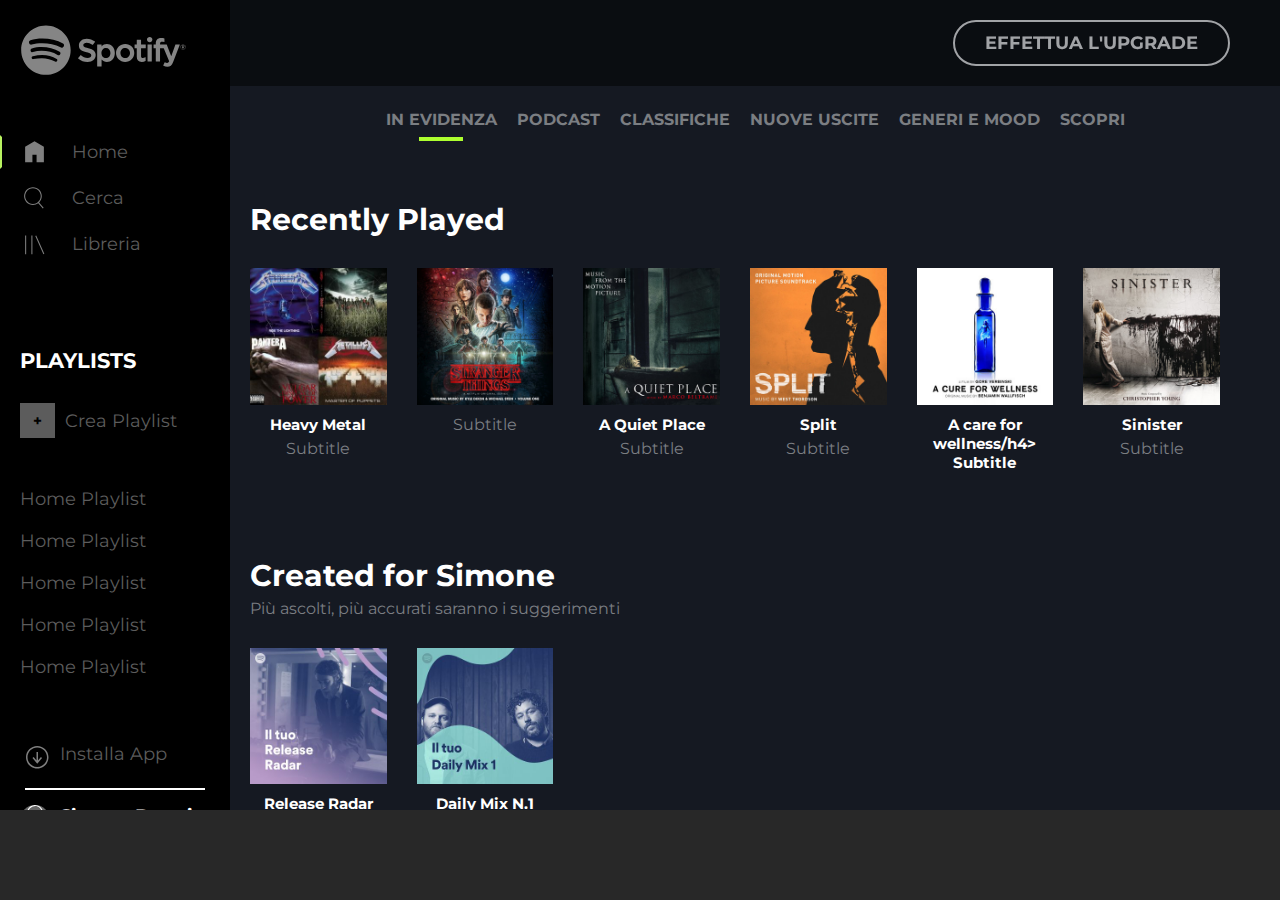
==== day2/index.html @ 17f53004 "feat: xlarge version created css" ====
<!DOCTYPE html>
<html lang="en">
<head>
    <meta charset="UTF-8">
    <meta name="viewport" content="width=device-width, initial-scale=1.0">
    <title>Spotify</title>

    <!-- Google Font: Montserrat  -->
    <link rel="preconnect" href="https://fonts.googleapis.com">
<link rel="preconnect" href="https://fonts.gstatic.com" crossorigin>
<link href="https://fonts.googleapis.com/css2?family=Montserrat:ital,wght@0,100..900;1,100..900&display=swap" rel="stylesheet">
    <!-- My CSS styles  -->

    <!-- Mobile  -->
    <link rel="stylesheet" href="css/style.css">

    <!-- From Small to Large  -->
     <link rel="stylesheet" href="css/small.css">

     <!-- Xtra Large  -->
      <link rel="stylesheet" href="css/xlarge.css">

</head>
<body>
    <!-- Container Colonne  -->
    <div class="col-container">
        <!-- Sidebar  -->
        <div class="sidebar">
            <!-- Logo  -->
            <div class="logo">
                <a href="index.html"><img id="small-logo" src="../img/logo-small.svg" alt="Spotify Logo"></a>
                <a href="index.html"><img id="big-logo" class="header-not-display" src="../img/logo.svg" alt="Spotify Logo"></a>
            </div>

            <!-- Menu  -->
            <div class="menu">
                <ul class="menu-list">
                    <li class="pad-20 home ">
                        <a href="index.html"><img src="../img/home.svg" alt="Home Icon"> <div class="category header-not-display">Home</div></a>
                    </li>
                    <li class="pad-20 ">
                        <a href="index.html"><img src="../img/search.svg" alt="Search Icon"><div class="category header-not-display">Cerca</div></a>
                    </li>
                    <li class="pad-20 ">
                        <a href="index.html"><img src="../img/libreria.svg" alt="Library Icon"><div class="category header-not-display">Libreria</div></a>
                    </li>
                </ul>
            </div>

            <!-- Playlist Section  -->
             <div class="playlist header-not-display pad-20">
                <h3>Playlists</h3>
                <div class="playlist-create">
                    <a href="">
                        <div class="add">+</div>
                    </a>
                    <div>Crea Playlist</div>
                </div>
                <ul class="playlist-list">
                    <li><a href="">Home Playlist</a></li>
                    <li><a href="">Home Playlist</a></li>
                    <li><a href="">Home Playlist</a></li>
                    <li><a href="">Home Playlist</a></li>
                    <li><a href="">Home Playlist</a></li>
                </ul>
             </div>

             <!-- Sidebar footer section  -->
              <div class="sidebar-foot pad-20">
                <a class="download" href="">
                    <img src="../img/download.svg" alt="Download icon">
                    <div class="install header-not-display">Installa App</div>
                </a>
                <hr>
                <a class="account" href="">
                    <div class="profile-image"><img src="../img/profile.svg" alt="Profile Image"></div>
                    <div class="header-not-display" id="account-name">Simone Burrai</div>
                </a>
              </div>
            
        </div>
       <!-- Right Column- Main container  -->
        <div class="main-container">

            <!-- Main container Header  -->
            <header>
                <div class="header-bar">
                    <a class="upgrade" href="">effettua l'upgrade</a>
                </div>
            </header>

            <!-- Main content  -->
            <main class="main-content">

                <!-- Discovery Bar  -->
                <div class="discovery">
                    <div class="discovery-category evidenza">
                        <div class="category">
                            In evidenza
                        </div>
                        <hr class="glow-bar">
                    </div>
                    <div class="discovery-category">
                        <div class="category">
                            Podcast
                        </div>
                        <hr class="glow-bar">
                    </div>
                    <div class="discovery-category">
                        <div class="category">
                            Classifiche
                        </div>
                        <hr class="glow-bar">
                    </div>
                    <div class="discovery-category">
                        <div class="category">
                            Nuove Uscite
                        </div>
                        <hr class="glow-bar">
                    </div>
                    <div class="discovery-category">
                        <div class="category">
                            Generi e Mood
                        </div>
                        <hr class="glow-bar">
                    </div>
                    <div class="discovery-category">
                        <div class="category">
                            scopri
                        </div>
                        <hr class="glow-bar">
                    </div>
                </div>
                <!-- Album sections  -->
                <div class="album-sections">

                    <!-- Recently Played  -->
                    <div class="album-container recently-played">
                        <h2>Recently Played</h2>
                        <div class="playlist-container">
                            <div class="playlist-content">
                                <img src="../img/metal_lifting.jpg" alt="Heavy Metal">
                                <h4>Heavy Metal</h4>
                                <div>Subtitle</div>
                            </div>
                            <div class="playlist-content">
                                <img src="../img/stranger.jpeg" alt="Heavy Metal">
                                <h4></h4>
                                <div>Subtitle</div>
                            </div>
                            <div class="playlist-content">
                                <img src="../img/aquietplace.jpeg" alt="A quiet place Cover">
                                <h4>A Quiet Place</h4>
                                <div>Subtitle</div>
                            </div>
                            <div class="playlist-content">
                                <img src="../img/split.jpeg" alt="Split Move">
                                <h4>Split</h4>
                                <div>Subtitle</div>
                            </div>
                            <div class="playlist-content">
                                <img src="../img/cure.jpeg" alt="Water Image">
                                <h4>A care for wellness/h4>
                                <div>Subtitle</div>
                            </div>
                            <div class="playlist-content">
                                <img src="../img/sinister.jpeg" alt="Sinister Movie">
                                <h4>Sinister</h4>
                                <div>Subtitle</div>
                            </div>
                        </div>
                    </div>

                    <!-- Created for User  -->
                    <div class="album-container user-selection">
                        <h2>Created for Simone</h2>
                        <div class="playlist-subtitle">Più ascolti, più accurati saranno i suggerimenti</div>
                        <div class="playlist-container">
                            <div class="playlist-content">
                                <img src="../img/radar.jpeg" alt="Release Radar">
                                <h4>Release Radar</h4>
                            </div>
                            <div class="playlist-content">
                                <img src="../img/mixdaily.jpeg" alt="Your daily Mix Cover">
                                <h4>Daily Mix N.1</h4>
                            </div>
                        </div>
                    </div>

                    <!-- Popular Artists  -->
                    <div class="album-container popular-artists">
                        <h2>Popular Artists</h2>
                        <div class="playlist-subtitle">Più ascolti, più accurati saranno i suggerimenti</div>
                        <div class="playlist-container">
                            <div class="playlist-content">
                                <img src="../img/youg.jpeg" alt="Youg">
                                <h4>I don't know</h4>
                            </div>
                            <div class="playlist-content">
                                <img src="../img/einaudi.jpeg" alt="Einaudi">
                                <h4>Ludovico Einaudi</h4>
                            </div>
                        </div>
                    </div>
                </div>
            </main>

        </div>
    </div>
    
    <footer>
        <div class="footer-bar">

        </div>
    </footer>
</body>
</html>
---- day2/css/style.css ----
/* General Settings  */

* {
    margin: 0;
    padding: 0;
    box-sizing: border-box;
}

body {
    height: 100vh;
    font-family: 'Montserrat', serif;
}


img {
    display: block;
    width: 100%;
}

ul {
    list-style-type: none;
}

a {
    all: unset;
    cursor: pointer;
}

.header-not-display {
    display: none;
}

/* COLUMN CONTAINER  */
.col-container {
    height: calc(100% - 90px);
    background-color: #151922;
    display: flex;
}

/* SIDEBAR CONTAINER  */
.col-container .sidebar {
    width: 75px;
    display: flex;
    flex-direction: column;
    flex-shrink: 0;
    background-color: #000000;
    padding-top: 25px;
    color: #5c5c5c;
    font-size: 18px;
    overflow: hidden;
}

.pad-20 {
    padding-left: 20px;
    padding-right: 20px;
}

/* LOGO  */
.sidebar .logo {
    margin-bottom: 30px;
    padding: 0 20px;
}

/* MENU  */
.sidebar .menu {
    margin-bottom: 75px;
}

.sidebar .menu-list li {
    margin-bottom: 12px;
    border: 2px solid transparent;
}

.sidebar .menu-list li a{
    display: flex;
    align-items: center;
    gap: 25px;
    justify-content: center;
}

.sidebar .menu-list li img {
    filter: brightness(0.5);
    height: 25px;
    width: 25px;
}

.sidebar .menu-list li.home {
    border-left: 2px solid #b8f260;
}


 /* Playlist  */

 .sidebar .playlist {
    margin-bottom: 30px;
 }

 .sidebar .playlist h3 {
    color: white;
    text-transform: uppercase;
    margin-bottom: 30px;
 }
 .sidebar .playlist .playlist-create {
    display: flex;
    gap: 10px;
    align-items: center;
    margin-bottom: 50px;
 }
.sidebar .playlist .playlist-create .add {
    background-color: #5c5c5c;
    width: 35px;
    height: 35px;
    line-height: 35px;
    text-align: center;
    color: black;
    font-size: 15px;
    font-weight: bold;
}

.sidebar .playlist .playlist-list li {
    margin-bottom: 20px;
}

/* Sidebar foot  */
.sidebar-foot {
    margin-top: auto;
}
.sidebar-foot a {
    display: flex;
    gap: 10px;
    margin-top: 15px;
    margin-bottom: 15px;
}

.sidebar-foot .download img  {
    filter: brightness(0.5);
    width: 30px;
}

.sidebar-foot .account #account-name {
    color: #ffffff;
    font-weight: bold;
}
.sidebar-foot .account img  {
    border-radius: 50%;
    background-color: #666666;
    width: 30px;
    height: 30px;
}


.sidebar-foot hr {
    height: 2px;
    width: 95%;
    margin: 0 auto;
    border: 0;
    background-color: #ffffff;
    display: none;
}



/* MAIN CONTAINER  */
.col-container .main-container {
    position: relative;
    width: calc(100% - 75px);
    overflow-y: scroll;
}

/* HEADER BAR  */
header {
    width: 100%;
    height: 90px;
    position: fixed;
    margin-bottom: 90px;
    top: 0;
    right: 0;
}
.main-container .header-bar {
    width: 100%;
    opacity: 0.6;
    background-color: rgba(0, 0, 0, 0.8);
    top: 0;
    right: 0;
    display: flex;
    padding: 20px 50px;
    justify-content: flex-end;
}

/* upgrade button  */
.header-bar .upgrade {
    text-transform: uppercase;
    color: rgba(255, 255, 255, 1);
    padding: 10px 30px;
    border-radius: 30px;
    border: 2px solid rgba(255, 255, 255, 1);
    font-size: 18px;
    font-weight: bold;
}


/* MAIN CONTENT  */
.main-content{
    margin-top: 110px;
    color: #7b7e82;
}


.main-content .discovery {
    display: flex;
    flex-wrap: wrap;
    gap: 20px;
    justify-content: center;
    margin: 20px 0;
}

.main-content .discovery .discovery-category  .category{
    width: calc((100% - 100px) / 6 )
    font-size: 20px;
    font-weight: bold;
    text-transform: uppercase;
    margin-bottom: 8px;
}

.main-content .discovery .discovery-category .glow-bar {
    width: 40%;
    margin: 0 auto;
    /* background-color: transparent; */
    border: 2px solid transparent;
}

.main-content .discovery .evidenza .glow-bar{
    border-color: #adff2f;
}


.main-content .album-container {
    padding: 40px 20px;
}

.main-content .album-container h2 {
    font-size: 30px;
    font-weight: bold;
    color: #ffffff;
}

.main-content .album-container h4 {
    color: #ffffff;
    font-size: 15px;
    margin-bottom: 5px;
}

.album-container .playlist-container {
    display: flex;
    flex-wrap: wrap;
    margin-top: 30px;
    width: 100%;
    gap: 10px;
}

.album-container .playlist-container .playlist-content {
    max-width: calc((992px - 90px) / 6);
    text-align: center;
}

.album-container .playlist-container .playlist-content img {
    margin-bottom: 10px;
}

.album-container .playlist-subtitle {
    margin-top: 5px;
}

/* Artists section  */
.popular-artists img {
    border-radius: 50%;
}

/* footer  */

footer{
    height: 90px;
    background-color: #282828;
    width: 100%;
}
---- day2/css/small.css ----
@media screen and (min-width: 576px) {

    .not-display {
        display: block;
    }
    /* SIDEBAR  */

    .header-not-display {
        display: block;
    }

    .col-container .sidebar {
        width: 230px;
    }

    /* Logo  */

    .sidebar .logo {
        width: 90%;
        margin-bottom: 60px;
    }

    .sidebar .logo #small-logo {
        display: none;
    }

    .sidebar .logo #big-logo {
        display: block;
    }

    /* Menu  */

    .sidebar .menu-list li {
        margin-bottom: 12px;
    }

    .sidebar .menu-list li a {
        justify-content: left;
    }

    .sidebar .menu-list li img {
        height: 30px;
    }

    .sidebar .menu-list li .category {
        display: block;
    }

    /* Playlist  */

    .sidebar .playlist {
        display: block;
     }

     /* Sidebarr Foot  */

     .sidebar-foot > div {
        display: flex;
        gap: 20px;
        padding-top: 25px;
        padding-bottom: 25px;
    }

    .sidebar-foot hr {
        display: block;
    }

    /* MAIN CONTAINER  */


}
---- day2/css/xlarge.css ----
@media screen and (min-width: 1200px) {

    .album-container .playlist-container {
        gap: 30px;
    }
    
    .album-container .playlist-container .playlist-content {
        max-width: calc((100% - 190px) / 6);
    }
    
}
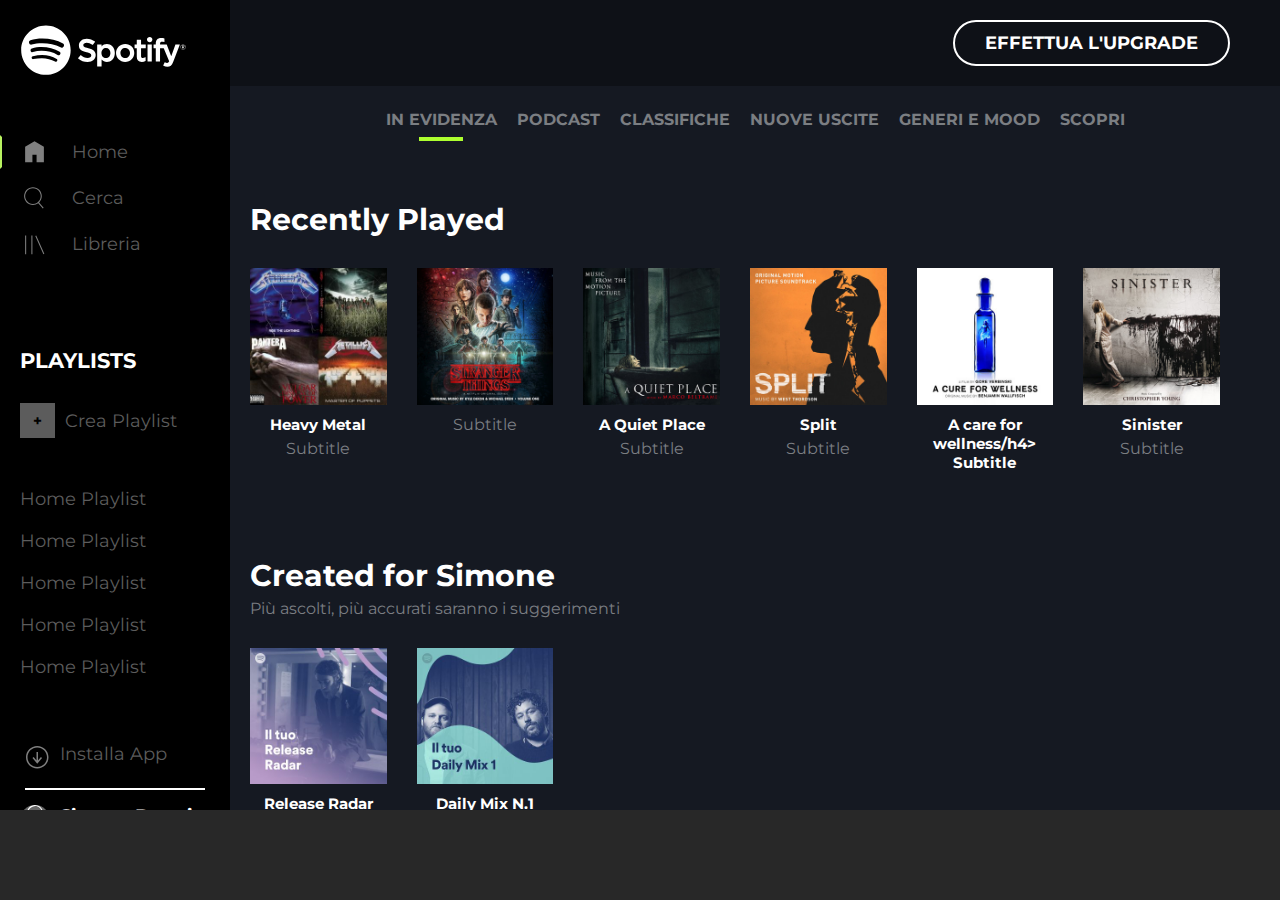
==== commit cadf1e89: "docs: readme day2 completed" ====
--- a/day2/index.html
+++ b/day2/index.html
@@ -14,11 +14,20 @@
     <!-- Mobile  -->
     <link rel="stylesheet" href="css/style.css">
 
-    <!-- From Small to Large  -->
+    <!-- Small  -->
      <link rel="stylesheet" href="css/small.css">
 
+     <!-- Medium  -->
+     <link rel="stylesheet" href="css/medium.css">
+
+     <!-- Large  -->
+    <link rel="stylesheet" href="css/large.css">
+
      <!-- Xtra Large  -->
-      <link rel="stylesheet" href="css/xlarge.css">
+    <link rel="stylesheet" href="css/xlarge.css">
+
+     <!-- XXLarge  -->
+     <link rel="stylesheet" href="css/xxlarge.css">
 
 </head>
 <body>
--- a/day2/css/style.css
+++ b/day2/css/style.css
@@ -47,7 +47,7 @@
     padding-top: 25px;
     color: #5c5c5c;
     font-size: 18px;
-    overflow: hidden;
+    overflow-y: auto;
 }
 
 .pad-20 {
@@ -164,22 +164,21 @@
 .col-container .main-container {
     position: relative;
     width: calc(100% - 75px);
-    overflow-y: scroll;
+    overflow-y: auto;
 }
 
 /* HEADER BAR  */
 header {
     width: 100%;
     height: 90px;
-    position: fixed;
+    position: absolute;
     margin-bottom: 90px;
     top: 0;
     right: 0;
 }
 .main-container .header-bar {
     width: 100%;
-    opacity: 0.6;
-    background-color: rgba(0, 0, 0, 0.8);
+    background-color: rgba(0, 0, 0, 0.3);
     top: 0;
     right: 0;
     display: flex;
@@ -205,7 +204,7 @@
     color: #7b7e82;
 }
 
-
+/* Discovery Bar  */
 .main-content .discovery {
     display: flex;
     flex-wrap: wrap;
@@ -233,7 +232,7 @@
     border-color: #adff2f;
 }
 
-
+/* Album Container  */
 .main-content .album-container {
     padding: 40px 20px;
 }
@@ -250,6 +249,7 @@
     margin-bottom: 5px;
 }
 
+/* Playlist Container  */
 .album-container .playlist-container {
     display: flex;
     flex-wrap: wrap;
@@ -259,7 +259,7 @@
 }
 
 .album-container .playlist-container .playlist-content {
-    max-width: calc((992px - 90px) / 6);
+    width: calc((100% - 40px) / 2);
     text-align: center;
 }
 
--- a/day2/css/medium.css
+++ b/day2/css/medium.css
@@ -0,0 +1,7 @@
+@media screen and (min-width: 768px) {
+    
+    .album-container .playlist-container .playlist-content {
+        max-width: calc((100% - 70px) / 4);
+    }
+
+}--- a/day2/css/large.css
+++ b/day2/css/large.css
@@ -0,0 +1,7 @@
+@media screen and (min-width: 992px) {
+    
+    .album-container .playlist-container .playlist-content {
+        max-width: calc((100% - 90px) / 6);
+    }
+
+}--- a/day2/css/xxlarge.css
+++ b/day2/css/xxlarge.css
@@ -0,0 +1,12 @@
+
+@media screen and (min-width: 1400px) {
+
+    .album-container .playlist-container {
+        gap: 50px;
+    }
+    
+    .album-container .playlist-container .playlist-content {
+        max-width: calc((100% - 290px) / 6);
+    }
+    
+}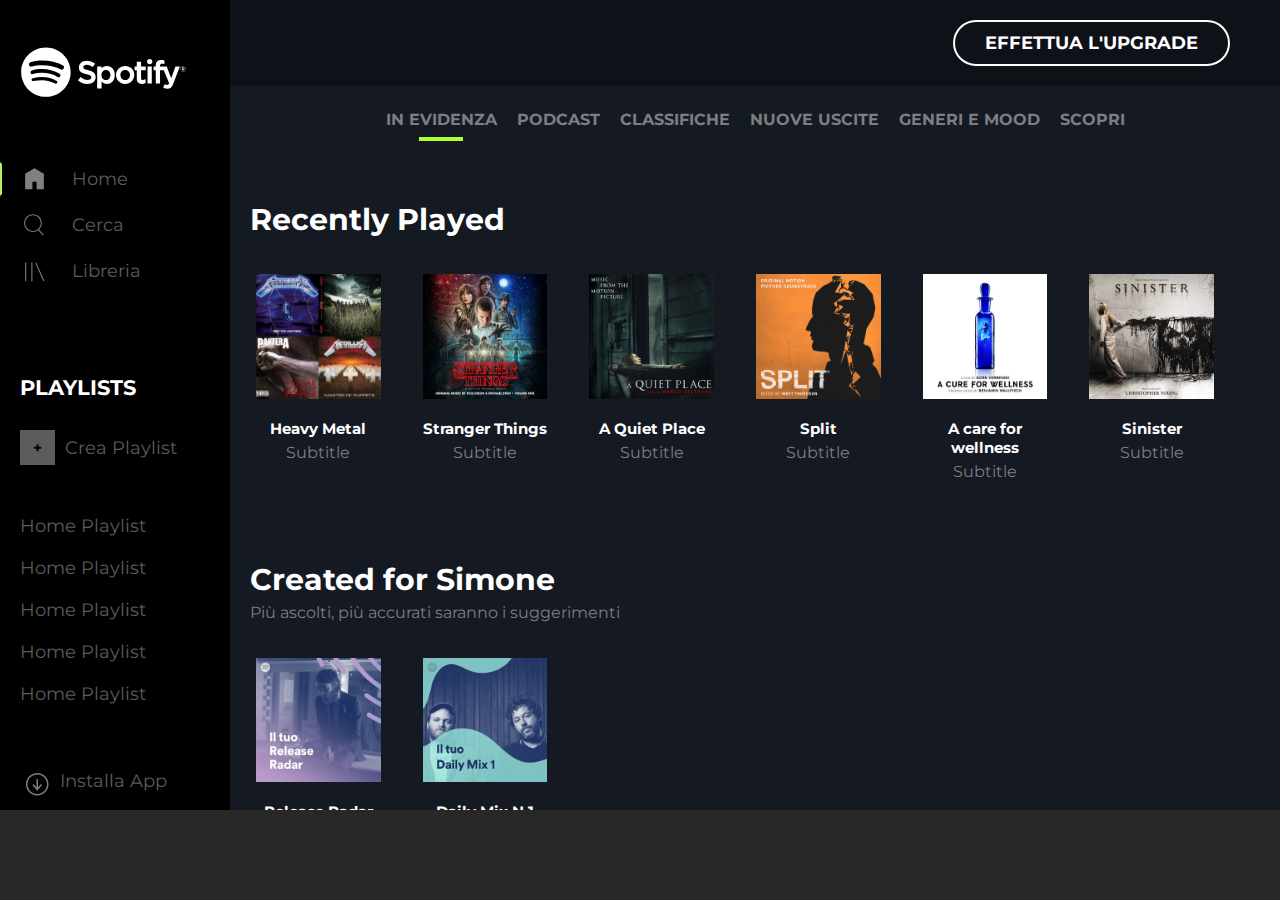
==== commit 912414a4: "feat: addind some :hover options" ====
--- a/day2/index.html
+++ b/day2/index.html
@@ -59,12 +59,10 @@
             <!-- Playlist Section  -->
              <div class="playlist header-not-display pad-20">
                 <h3>Playlists</h3>
-                <div class="playlist-create">
-                    <a href="">
+                    <a class="playlist-create" href="">
                         <div class="add">+</div>
+                        <div>Crea Playlist</div>
                     </a>
-                    <div>Crea Playlist</div>
-                </div>
                 <ul class="playlist-list">
                     <li><a href="">Home Playlist</a></li>
                     <li><a href="">Home Playlist</a></li>
@@ -105,37 +103,37 @@
                 <div class="discovery">
                     <div class="discovery-category evidenza">
                         <div class="category">
-                            In evidenza
-                        </div>
-                        <hr class="glow-bar">
-                    </div>
-                    <div class="discovery-category">
-                        <div class="category">
-                            Podcast
-                        </div>
-                        <hr class="glow-bar">
-                    </div>
-                    <div class="discovery-category">
-                        <div class="category">
-                            Classifiche
-                        </div>
-                        <hr class="glow-bar">
-                    </div>
-                    <div class="discovery-category">
-                        <div class="category">
-                            Nuove Uscite
-                        </div>
-                        <hr class="glow-bar">
-                    </div>
-                    <div class="discovery-category">
-                        <div class="category">
-                            Generi e Mood
-                        </div>
-                        <hr class="glow-bar">
-                    </div>
-                    <div class="discovery-category">
-                        <div class="category">
-                            scopri
+                            <a href="">In evidenza</a>
+                        </div>
+                        <hr class="glow-bar">
+                    </div>
+                    <div class="discovery-category">
+                        <div class="category">
+                            <a href="">Podcast</a>
+                        </div>
+                        <hr class="glow-bar">
+                    </div>
+                    <div class="discovery-category">
+                        <div class="category">
+                            <a href="">Classifiche</a>
+                        </div>
+                        <hr class="glow-bar">
+                    </div>
+                    <div class="discovery-category">
+                        <div class="category">
+                            <a href="">Nuove Uscite</a>
+                        </div>
+                        <hr class="glow-bar">
+                    </div>
+                    <div class="discovery-category">
+                        <div class="category">
+                            <a href="">Generi e Mood</a>
+                        </div>
+                        <hr class="glow-bar">
+                    </div>
+                    <div class="discovery-category">
+                        <div class="category">
+                            <a href="">scopri</a>
                         </div>
                         <hr class="glow-bar">
                     </div>
@@ -148,32 +146,31 @@
                         <h2>Recently Played</h2>
                         <div class="playlist-container">
                             <div class="playlist-content">
-                                <img src="../img/metal_lifting.jpg" alt="Heavy Metal">
+                                <a href=""><img src="../img/metal_lifting.jpg" alt="Heavy Metal"></a>
                                 <h4>Heavy Metal</h4>
                                 <div>Subtitle</div>
                             </div>
                             <div class="playlist-content">
-                                <img src="../img/stranger.jpeg" alt="Heavy Metal">
-                                <h4></h4>
-                                <div>Subtitle</div>
-                            </div>
-                            <div class="playlist-content">
-                                <img src="../img/aquietplace.jpeg" alt="A quiet place Cover">
+                                <a href=""><img src="../img/stranger.jpeg" alt="Heavy Metal"></a>
+                                <h4>Stranger Things</h4>
+                                <div>Subtitle</div>
+                            </div>
+                            <div class="playlist-content">
+                                <a href=""><img src="../img/aquietplace.jpeg" alt="A quiet place Cover"></a>
                                 <h4>A Quiet Place</h4>
                                 <div>Subtitle</div>
                             </div>
                             <div class="playlist-content">
-                                <img src="../img/split.jpeg" alt="Split Move">
-                                <h4>Split</h4>
-                                <div>Subtitle</div>
-                            </div>
-                            <div class="playlist-content">
-                                <img src="../img/cure.jpeg" alt="Water Image">
-                                <h4>A care for wellness/h4>
-                                <div>Subtitle</div>
-                            </div>
-                            <div class="playlist-content">
-                                <img src="../img/sinister.jpeg" alt="Sinister Movie">
+                                <a href=""><img src="../img/split.jpeg" alt="Split Move"></a>                                <h4>Split</h4>
+                                <div>Subtitle</div>
+                            </div>
+                            <div class="playlist-content">
+                                <a href=""><img src="../img/cure.jpeg" alt="Water Image"></a>
+                                <h4>A care for wellness</h4>
+                                <div>Subtitle</div>
+                            </div>
+                            <div class="playlist-content">
+                                <a href=""><img src="../img/sinister.jpeg" alt="Sinister Movie"></a>
                                 <h4>Sinister</h4>
                                 <div>Subtitle</div>
                             </div>
@@ -186,11 +183,11 @@
                         <div class="playlist-subtitle">Più ascolti, più accurati saranno i suggerimenti</div>
                         <div class="playlist-container">
                             <div class="playlist-content">
-                                <img src="../img/radar.jpeg" alt="Release Radar">
+                                <a href=""><img src="../img/radar.jpeg" alt="Release Radar"></a>
                                 <h4>Release Radar</h4>
                             </div>
                             <div class="playlist-content">
-                                <img src="../img/mixdaily.jpeg" alt="Your daily Mix Cover">
+                                <a href=""><img src="../img/mixdaily.jpeg" alt="Your daily Mix Cover"></a>
                                 <h4>Daily Mix N.1</h4>
                             </div>
                         </div>
@@ -202,11 +199,11 @@
                         <div class="playlist-subtitle">Più ascolti, più accurati saranno i suggerimenti</div>
                         <div class="playlist-container">
                             <div class="playlist-content">
-                                <img src="../img/youg.jpeg" alt="Youg">
+                                <a href=""><img src="../img/youg.jpeg" alt="Youg"></a>
                                 <h4>I don't know</h4>
                             </div>
                             <div class="playlist-content">
-                                <img src="../img/einaudi.jpeg" alt="Einaudi">
+                                <a href=""><img src="../img/einaudi.jpeg" alt="Einaudi"></a>
                                 <h4>Ludovico Einaudi</h4>
                             </div>
                         </div>
--- a/day2/css/style.css
+++ b/day2/css/style.css
@@ -23,6 +23,7 @@
 
 a {
     all: unset;
+    display: inline-block;
     cursor: pointer;
 }
 
@@ -79,13 +80,24 @@
 }
 
 .sidebar .menu-list li img {
-    filter: brightness(0.5);
+    opacity: 0.5;
     height: 25px;
     width: 25px;
 }
 
 .sidebar .menu-list li.home {
     border-left: 2px solid #b8f260;
+}
+
+/* Hover  */
+
+.sidebar .menu-list li a:hover{
+    opacity: 1;
+    color: white;
+}
+
+.sidebar .menu-list li a img:hover {
+    opacity: 1;
 }
 
 
@@ -121,6 +133,23 @@
     margin-bottom: 20px;
 }
 
+/* Hover Playlist  */
+
+.sidebar .playlist .playlist-create .add:hover {
+    background-color: white;
+}
+
+.sidebar .playlist .playlist-create a:hover {
+    color: white;
+}
+
+.sidebar .playlist .playlist-list a:hover {
+    color: white;
+}
+
+
+
+
 /* Sidebar foot  */
 .sidebar-foot {
     margin-top: auto;
@@ -197,6 +226,10 @@
     font-weight: bold;
 }
 
+.header-bar .upgrade:hover {
+    position: relative;
+    font-size: 20px;
+}
 
 /* MAIN CONTENT  */
 .main-content{
@@ -219,6 +252,10 @@
     font-weight: bold;
     text-transform: uppercase;
     margin-bottom: 8px;
+}
+
+.main-content .discovery .discovery-category  .category a:hover {
+    color: white;
 }
 
 .main-content .discovery .discovery-category .glow-bar {
@@ -264,7 +301,17 @@
 }
 
 .album-container .playlist-container .playlist-content img {
+    border: 1px solid transparent;
     margin-bottom: 10px;
+    padding: 5px;
+}
+
+.album-container .playlist-container .playlist-content img:hover {
+    width: 110%;
+    margin-top: -5%;
+    margin-left: -5%;
+    padding-bottom: -5px;
+    border-color: white;
 }
 
 .album-container .playlist-subtitle {
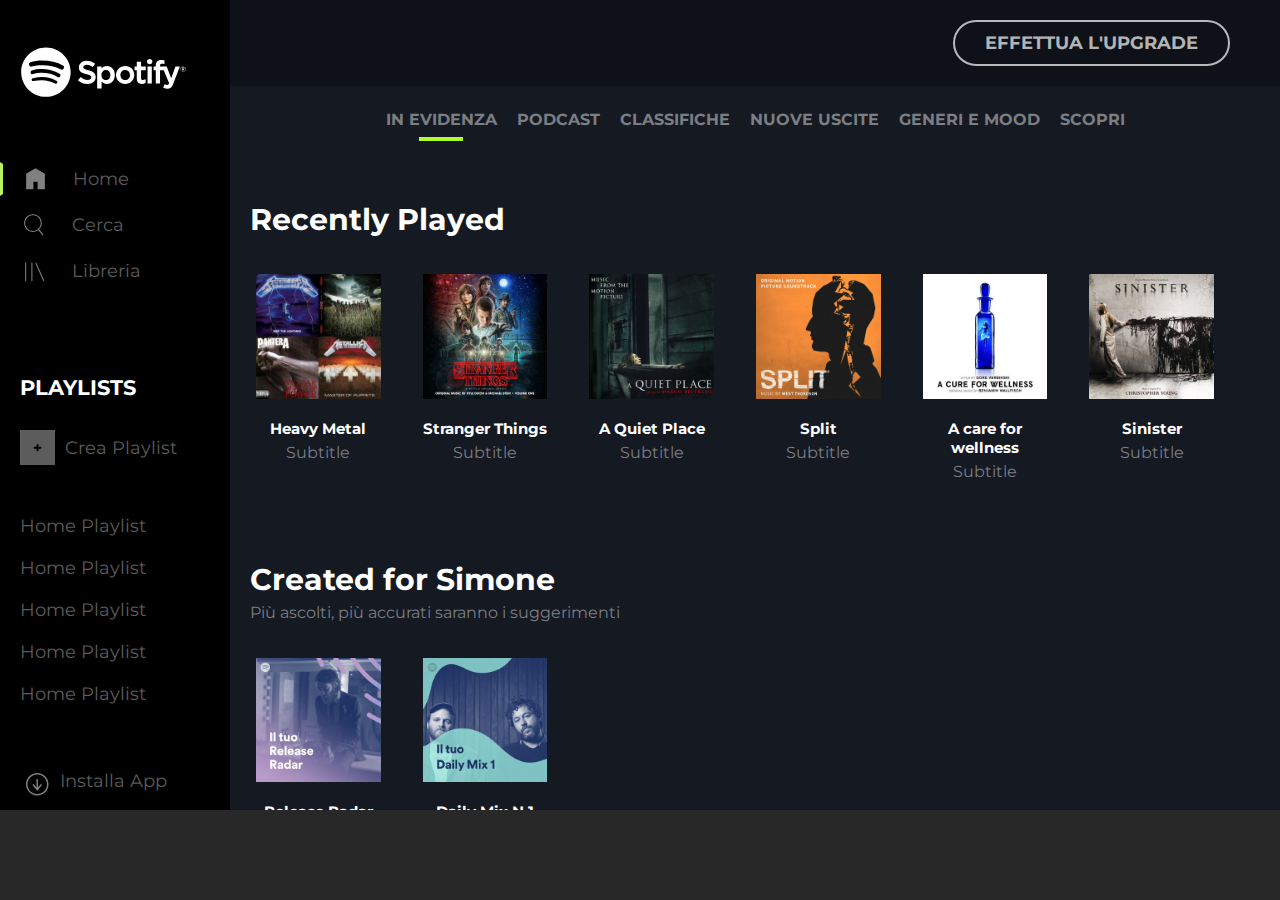
==== commit 85c6c173: "feat: icon title added" ====
--- a/day2/index.html
+++ b/day2/index.html
@@ -4,6 +4,8 @@
     <meta charset="UTF-8">
     <meta name="viewport" content="width=device-width, initial-scale=1.0">
     <title>Spotify</title>
+     <link rel="icon" type="image/icon" href="../img/favicon.ico">
+
 
     <!-- Google Font: Montserrat  -->
     <link rel="preconnect" href="https://fonts.googleapis.com">
--- a/day2/css/style.css
+++ b/day2/css/style.css
@@ -86,7 +86,7 @@
 }
 
 .sidebar .menu-list li.home {
-    border-left: 2px solid #b8f260;
+    border-left: 3px solid #b8f260;
 }
 
 /* Hover  */
@@ -139,10 +139,6 @@
     background-color: white;
 }
 
-.sidebar .playlist .playlist-create a:hover {
-    color: white;
-}
-
 .sidebar .playlist .playlist-list a:hover {
     color: white;
 }
@@ -218,17 +214,18 @@
 /* upgrade button  */
 .header-bar .upgrade {
     text-transform: uppercase;
-    color: rgba(255, 255, 255, 1);
+    color: rgba(255, 255, 255, 0.7);
     padding: 10px 30px;
     border-radius: 30px;
-    border: 2px solid rgba(255, 255, 255, 1);
+    border: 2px solid rgba(255, 255, 255, 0.7);
     font-size: 18px;
     font-weight: bold;
 }
 
 .header-bar .upgrade:hover {
-    position: relative;
-    font-size: 20px;
+    font-size: 18.5px;
+    color: rgba(255, 255, 255, 1);
+    border-color: rgba(255, 255, 255, 1);
 }
 
 /* MAIN CONTENT  */
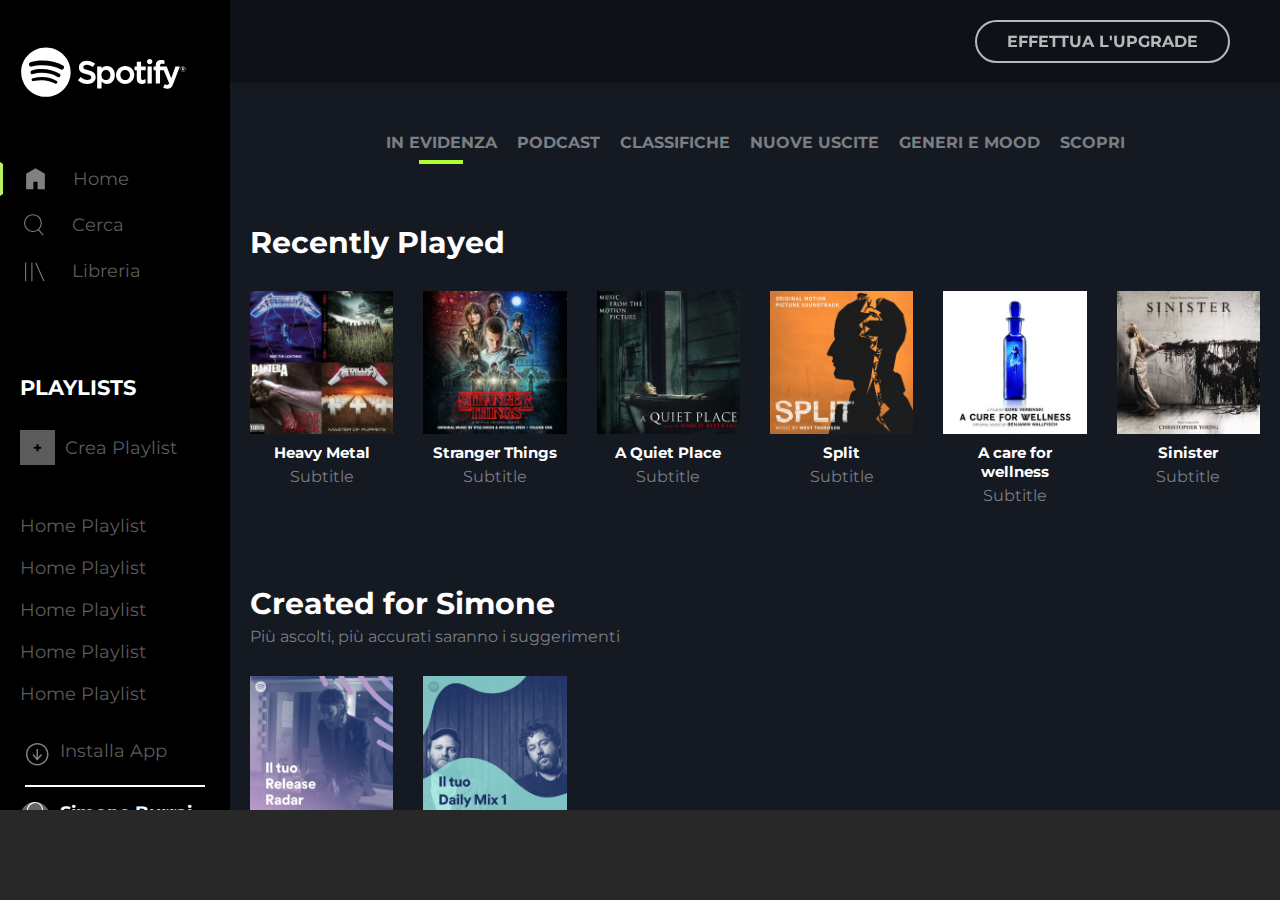
==== commit d5cc7b93: "feat: adding hover images" ====
--- a/day2/index.html
+++ b/day2/index.html
@@ -11,7 +11,11 @@
     <link rel="preconnect" href="https://fonts.googleapis.com">
 <link rel="preconnect" href="https://fonts.gstatic.com" crossorigin>
 <link href="https://fonts.googleapis.com/css2?family=Montserrat:ital,wght@0,100..900;1,100..900&display=swap" rel="stylesheet">
-    <!-- My CSS styles  -->
+   
+    <!-- Font awesome  -->
+    <link rel="stylesheet" href="https://cdnjs.cloudflare.com/ajax/libs/font-awesome/6.7.2/css/all.min.css" integrity="sha512-Evv84Mr4kqVGRNSgIGL/F/aIDqQb7xQ2vcrdIwxfjThSH8CSR7PBEakCr51Ck+w+/U6swU2Im1vVX0SVk9ABhg==" crossorigin="anonymous" referrerpolicy="no-referrer" >
+
+<!-- My CSS styles  -->
 
     <!-- Mobile  -->
     <link rel="stylesheet" href="css/style.css">
@@ -148,31 +152,49 @@
                         <h2>Recently Played</h2>
                         <div class="playlist-container">
                             <div class="playlist-content">
-                                <a href=""><img src="../img/metal_lifting.jpg" alt="Heavy Metal"></a>
+                                <div class="image-container">
+                                    <div class="play-btn"><i class="fa-solid fa-play"></i></div>
+                                    <a href=""><img src="../img/metal_lifting.jpg" alt="Heavy Metal"></a>
+                                </div>
                                 <h4>Heavy Metal</h4>
                                 <div>Subtitle</div>
                             </div>
                             <div class="playlist-content">
-                                <a href=""><img src="../img/stranger.jpeg" alt="Heavy Metal"></a>
+                                <div class="image-container">
+                                    <div class="play-btn"><i class="fa-solid fa-play"></i></div>
+                                    <a href=""><img src="../img/stranger.jpeg" alt="Heavy Metal"></a>
+                                    </div>
                                 <h4>Stranger Things</h4>
                                 <div>Subtitle</div>
                             </div>
                             <div class="playlist-content">
-                                <a href=""><img src="../img/aquietplace.jpeg" alt="A quiet place Cover"></a>
+                                <div class="image-container">
+                                    <div class="play-btn"><i class="fa-solid fa-play"></i></div>
+                                    <a href=""><img src="../img/aquietplace.jpeg" alt="A quiet place Cover"></a>
+                                </div>
                                 <h4>A Quiet Place</h4>
                                 <div>Subtitle</div>
                             </div>
                             <div class="playlist-content">
-                                <a href=""><img src="../img/split.jpeg" alt="Split Move"></a>                                <h4>Split</h4>
-                                <div>Subtitle</div>
-                            </div>
-                            <div class="playlist-content">
-                                <a href=""><img src="../img/cure.jpeg" alt="Water Image"></a>
+                                <div class="image-container">
+                                    <div class="play-btn"><i class="fa-solid fa-play"></i></div>
+                                    <a href=""><img src="../img/split.jpeg" alt="Split Move"></a>  
+                                </div>                              <h4>Split</h4>
+                                <div>Subtitle</div>
+                            </div>
+                            <div class="playlist-content">
+                                <div class="image-container">
+                                    <div class="play-btn"><i class="fa-solid fa-play"></i></div>
+                                    <a href=""><img src="../img/cure.jpeg" alt="Water Image"></a>
+                                </div>
                                 <h4>A care for wellness</h4>
                                 <div>Subtitle</div>
                             </div>
                             <div class="playlist-content">
-                                <a href=""><img src="../img/sinister.jpeg" alt="Sinister Movie"></a>
+                                <div class="image-container">
+                                    <div class="play-btn"><i class="fa-solid fa-play"></i></div>
+                                    <a href=""><img src="../img/sinister.jpeg" alt="Sinister Movie"></a>
+                                </div>
                                 <h4>Sinister</h4>
                                 <div>Subtitle</div>
                             </div>
@@ -185,11 +207,17 @@
                         <div class="playlist-subtitle">Più ascolti, più accurati saranno i suggerimenti</div>
                         <div class="playlist-container">
                             <div class="playlist-content">
-                                <a href=""><img src="../img/radar.jpeg" alt="Release Radar"></a>
+                                <div class="image-container">
+                                    <div class="play-btn"><i class="fa-solid fa-play"></i></div>
+                                    <a href=""><img src="../img/radar.jpeg" alt="Release Radar"></a>
+                                    </div>
                                 <h4>Release Radar</h4>
                             </div>
                             <div class="playlist-content">
-                                <a href=""><img src="../img/mixdaily.jpeg" alt="Your daily Mix Cover"></a>
+                                <div class="image-container">
+                                    <div class="play-btn"><i class="fa-solid fa-play"></i></div>
+                                    <a href=""><img src="../img/mixdaily.jpeg" alt="Your daily Mix Cover"></a>
+                                </div>
                                 <h4>Daily Mix N.1</h4>
                             </div>
                         </div>
@@ -201,11 +229,17 @@
                         <div class="playlist-subtitle">Più ascolti, più accurati saranno i suggerimenti</div>
                         <div class="playlist-container">
                             <div class="playlist-content">
-                                <a href=""><img src="../img/youg.jpeg" alt="Youg"></a>
+                                <div class="image-container">
+                                    <div class="play-btn"><i class="fa-solid fa-play"></i></div>
+                                    <a href=""><img src="../img/youg.jpeg" alt="Youg"></a>
+                                </div>
                                 <h4>I don't know</h4>
                             </div>
                             <div class="playlist-content">
-                                <a href=""><img src="../img/einaudi.jpeg" alt="Einaudi"></a>
+                                <div class="image-container">
+                                    <div class="play-btn"><i class="fa-solid fa-play"></i></div>
+                                    <a href=""><img src="../img/einaudi.jpeg" alt="Einaudi"></a>
+                                </div>
                                 <h4>Ludovico Einaudi</h4>
                             </div>
                         </div>
--- a/day2/css/style.css
+++ b/day2/css/style.css
@@ -91,15 +91,15 @@
 
 /* Hover  */
 
-.sidebar .menu-list li a:hover{
+.sidebar a:hover {
+    color: white;
+}
+
+
+.sidebar a img:hover {
     opacity: 1;
-    color: white;
-}
-
-.sidebar .menu-list li a img:hover {
-    opacity: 1;
-}
-
+}
+.sidebar
 
  /* Playlist  */
 
@@ -139,12 +139,6 @@
     background-color: white;
 }
 
-.sidebar .playlist .playlist-list a:hover {
-    color: white;
-}
-
-
-
 
 /* Sidebar foot  */
 .sidebar-foot {
@@ -183,6 +177,12 @@
     display: none;
 }
 
+/* Hover  */
+
+.sidebar-foot .account #account-name:hover {
+    text-decoration: underline;
+    transform: scale(1.05);
+}
 
 
 /* MAIN CONTAINER  */
@@ -195,9 +195,7 @@
 /* HEADER BAR  */
 header {
     width: 100%;
-    height: 90px;
-    position: absolute;
-    margin-bottom: 90px;
+    position: sticky;
     top: 0;
     right: 0;
 }
@@ -206,9 +204,8 @@
     background-color: rgba(0, 0, 0, 0.3);
     top: 0;
     right: 0;
-    display: flex;
     padding: 20px 50px;
-    justify-content: flex-end;
+    text-align: right;
 }
 
 /* upgrade button  */
@@ -218,19 +215,19 @@
     padding: 10px 30px;
     border-radius: 30px;
     border: 2px solid rgba(255, 255, 255, 0.7);
-    font-size: 18px;
+    font-size: 16px;
     font-weight: bold;
 }
 
 .header-bar .upgrade:hover {
-    font-size: 18.5px;
+    transform: scale(1.1);
     color: rgba(255, 255, 255, 1);
     border-color: rgba(255, 255, 255, 1);
 }
 
 /* MAIN CONTENT  */
 .main-content{
-    margin-top: 110px;
+    margin-top: 50px;
     color: #7b7e82;
 }
 
@@ -281,6 +278,7 @@
     color: #ffffff;
     font-size: 15px;
     margin-bottom: 5px;
+    margin-top: 5px;
 }
 
 /* Playlist Container  */
@@ -293,26 +291,52 @@
 }
 
 .album-container .playlist-container .playlist-content {
-    width: calc((100% - 40px) / 2);
+    width: calc((100% - 10px) / 2);
     text-align: center;
-}
-
-.album-container .playlist-container .playlist-content img {
-    border: 1px solid transparent;
-    margin-bottom: 10px;
-    padding: 5px;
-}
-
-.album-container .playlist-container .playlist-content img:hover {
-    width: 110%;
-    margin-top: -5%;
-    margin-left: -5%;
-    padding-bottom: -5px;
-    border-color: white;
+    height: 100%;
 }
 
 .album-container .playlist-subtitle {
     margin-top: 5px;
+}
+
+/* Hover play button section  */
+
+.image-container {
+    position: relative;
+}
+
+.image-container .play-btn {
+    width: 100%;
+    height: 100%;
+    position: absolute;
+    top: 0;
+    display: none;
+    justify-content: center;
+    align-items: center;
+    background-color: rgba(0, 0, 0, 0.5);
+    font-size: 25px;
+}
+
+.image-container .play-btn .fa-play {
+    width: 60px;
+    height: 60px;
+    display: flex;
+    justify-content: center;
+    align-items: center;
+    color: white;
+    border: 5px solid white;
+    border-radius: 50%;
+    padding-left: 5px;
+}
+
+.popular-artists .image-container .play-btn {
+    border-radius: 50%;
+}
+
+.playlist-content:hover .image-container .play-btn {
+    display: flex;
+    cursor: pointer;
 }
 
 /* Artists section  */
--- a/day2/css/medium.css
+++ b/day2/css/medium.css
@@ -1,7 +1,7 @@
 @media screen and (min-width: 768px) {
     
     .album-container .playlist-container .playlist-content {
-        max-width: calc((100% - 70px) / 4);
+        max-width: calc((100% - 30px) / 4);
     }
 
 }--- a/day2/css/xlarge.css
+++ b/day2/css/xlarge.css
@@ -6,7 +6,7 @@
     }
     
     .album-container .playlist-container .playlist-content {
-        max-width: calc((100% - 190px) / 6);
+        max-width: calc((100% - 150px) / 6);
     }
     
 }--- a/day2/css/xxlarge.css
+++ b/day2/css/xxlarge.css
@@ -6,7 +6,7 @@
     }
     
     .album-container .playlist-container .playlist-content {
-        max-width: calc((100% - 290px) / 6);
+        max-width: calc((100% - 250) / 6);
     }
     
 }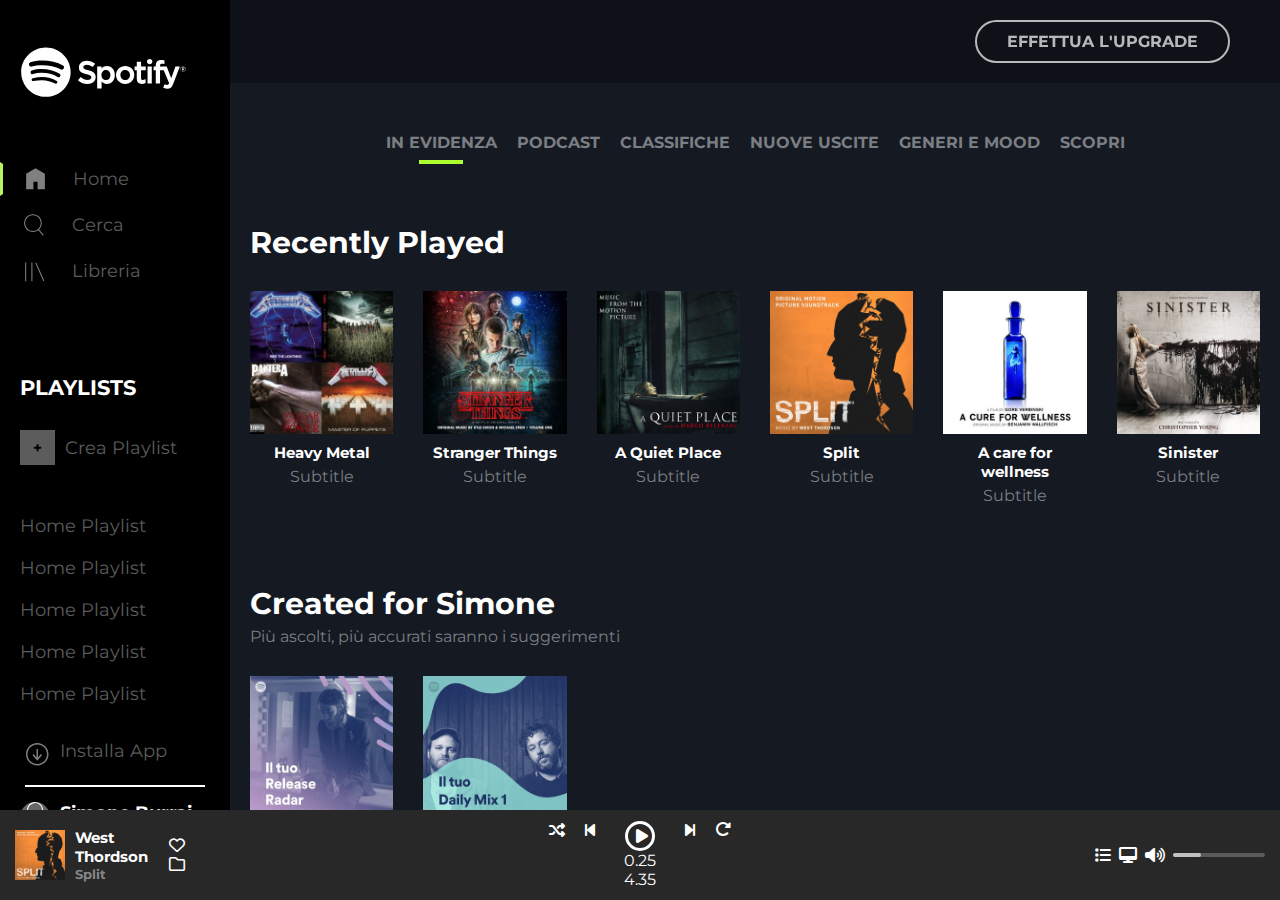
==== commit 5f2e8551: "feat: volume section completed, started reproduce section" ====
--- a/day2/index.html
+++ b/day2/index.html
@@ -252,7 +252,44 @@
     
     <footer>
         <div class="footer-bar">
-
+            <div class="song-section">
+                <div class="song">
+                    <a class="image" href=""><img src="../img/split.jpeg" alt="Split song"></a>
+                    <div class="song-info">
+                        <a id="artist-name" href="">West Thordson</a>
+                        <a id="song-name" href="">Split</a>
+                    </div>
+                </div>
+                <div class="like">
+                    <a href=""><i class="fa-regular fa-heart"></i></a>
+                    <a href=""><i class="fa-regular fa-folder"></i> </a>
+                </div>
+            </div>
+            <div class="reproduce-section">
+                <div class="commands">
+                    <a href=""><i class="fa-solid fa-shuffle"></i></a>
+                    <a href=""><i class="fa-solid fa-backward-step"></i></a>
+                    <div class="play-btn"><i class="fa-solid fa-play"></i></div>
+                    <a href=""><i class="fa-solid fa-forward-step"></i></a>
+                    <i class="fa-solid fa-rotate-right"></i>
+                </div>
+                <div class="time-bar">
+                    <div class="time">0.25</div>
+                    <div class="bar">
+                        <div class="inside-bar"></div>
+                    </div>
+                    <div class="time">4.35</div>
+                </div>
+            </div>
+            <div class="volume-section">
+            <div class="icons">
+                <a href=""><i class="fa-solid fa-list"></i></a>
+                <a href=""><i class="fa-solid fa-desktop"></i></a>
+                <a href=""><i class="fa-solid fa-volume-high"></i></a>
+            </div>
+            <div class="volume-bar">
+                <div class="bar" href=""><a class="inside-bar" href=""></a></div>
+            </div>
         </div>
     </footer>
 </body>
--- a/day2/css/style.css
+++ b/day2/css/style.css
@@ -352,3 +352,128 @@
     width: 100%;
 }
 
+.footer-bar {
+    height: 100%;
+    display: flex;
+    justify-content: space-between;
+    color: white;
+    align-items: center;
+    padding: 15px;
+    gap: 20px;
+}
+
+/* Song section  */
+
+.footer-bar .song-section {
+    width: 170px;
+    flex-shrink: 0;
+    display: flex;
+    align-items: center;
+    justify-content: space-between;
+}
+
+/* Song  */
+.footer-bar .song-section .song {
+    display: flex;
+    gap: 10px;
+
+}
+
+.footer-bar .song-section .song-info a {
+    display: block;
+}
+
+.footer-bar .song-section .song-info #artist-name {
+    font-weight: bold;
+    font-size: 15px;
+}
+
+.footer-bar .song-section .song-info #song-name {
+    color: #878787 ;
+    font-weight: bold;
+    font-size: 13px;
+}
+
+.footer-bar .song-section .song .image {
+    align-content: center;
+}
+
+.footer-bar .song-section .song img {
+    width: 50px;
+}
+
+/* Likes  */
+.footer-bar .song-section .like {
+    margin-right: 0;
+}
+
+.footer-bar .song-section .like a {
+    display: block;
+}
+
+
+/* Reproduce section  */
+
+.reproduce-section {
+    display: flex;
+    flex-direction: column;
+    align-items: center;
+    justify-content: center;
+    flex-grow: 1;
+}
+.reproduce-section .commands {
+    display: flex;
+    justify-content: center;
+    gap: 20px;
+}
+
+.reproduce-section .commands .play-btn {
+    height: 30px;
+    width: 30px;
+    display: flex;
+    justify-content: center;
+    align-items: center;
+    margin: 0 10px;
+    border: 3px solid white;
+    border-radius: 50%;
+
+}
+
+.reproduce-section .commands .play-btn .fa-play {
+    margin-left: 3px;
+}
+
+/* Volume Section  */
+
+.volume-section {
+    width: 170px;
+    flex-shrink: 0;
+    display: flex;
+    gap: 8px;
+}
+
+.volume-section .icons {
+    display: flex;
+    gap: 8px;
+}
+
+.volume-section .volume-bar {
+    width: 60%;
+    display: flex;
+}
+
+.volume-section .bar {
+    height: 4px;
+    width: 100%;
+    background-color: #5a5a5a;
+    border-radius: 8px;
+    align-self: center;
+}
+
+.volume-section .inside-bar{
+    display: block;
+    width: 30%;
+    height: 4px;
+    background-color: #c1c1c1;
+    border-radius: 8px;
+}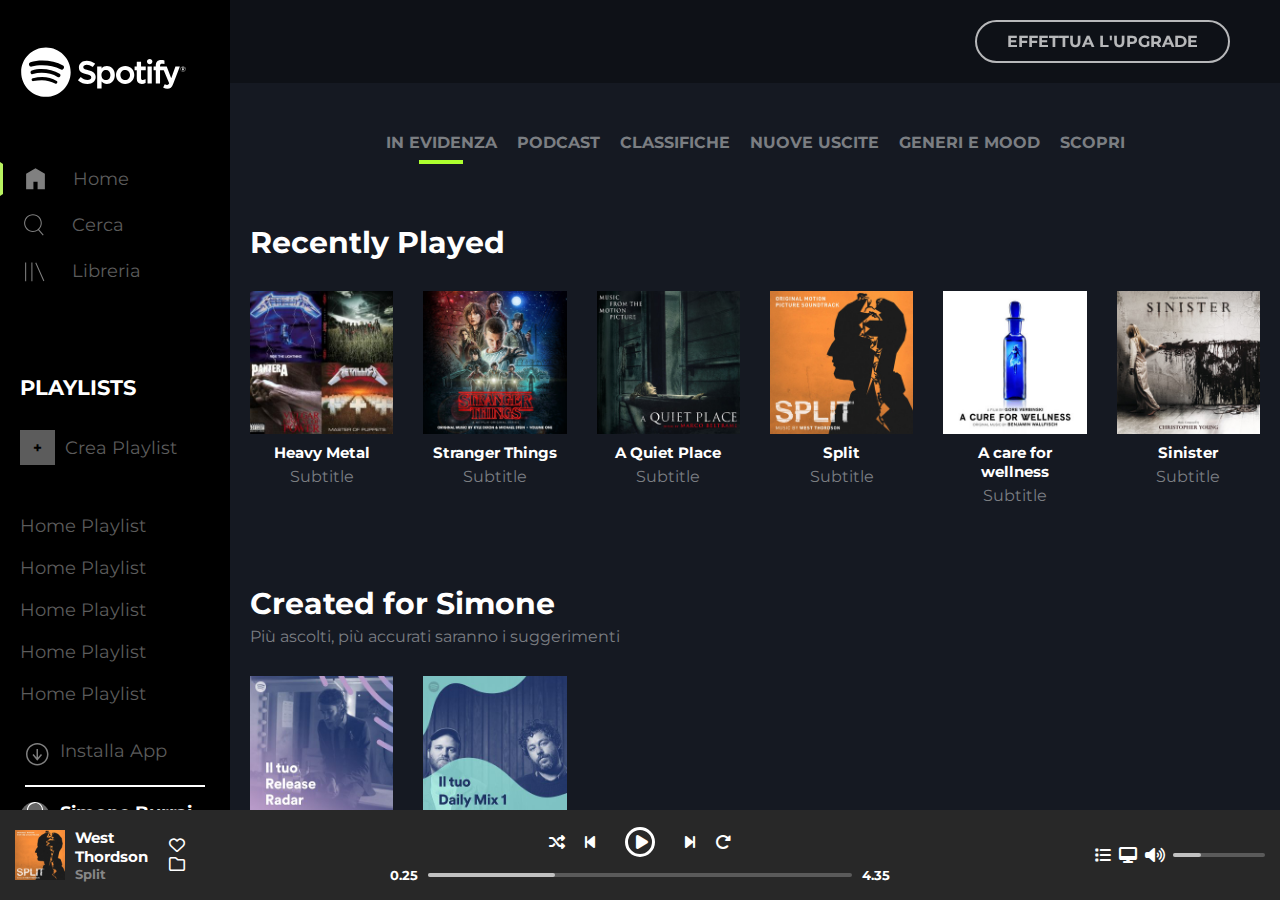
==== commit b0147e90: "footer middle section completed" ====
--- a/day2/index.html
+++ b/day2/index.html
@@ -252,6 +252,7 @@
     
     <footer>
         <div class="footer-bar">
+            <!-- Left section - Song info  -->
             <div class="song-section">
                 <div class="song">
                     <a class="image" href=""><img src="../img/split.jpeg" alt="Split song"></a>
@@ -265,14 +266,22 @@
                     <a href=""><i class="fa-regular fa-folder"></i> </a>
                 </div>
             </div>
+
+            <!-- Midlle section - Reproduce  -->
             <div class="reproduce-section">
+                <!-- Commands  -->
                 <div class="commands">
-                    <a href=""><i class="fa-solid fa-shuffle"></i></a>
-                    <a href=""><i class="fa-solid fa-backward-step"></i></a>
+                    <div class="command-left">
+                        <a href=""><i class="fa-solid fa-shuffle"></i></a>
+                        <a href=""><i class="fa-solid fa-backward-step"></i></a>
+                    </div>
                     <div class="play-btn"><i class="fa-solid fa-play"></i></div>
-                    <a href=""><i class="fa-solid fa-forward-step"></i></a>
-                    <i class="fa-solid fa-rotate-right"></i>
-                </div>
+                    <div class="command-right">
+                        <a href=""><i class="fa-solid fa-forward-step"></i></a>
+                        <a href=""><i class="fa-solid fa-rotate-right"></i></a>
+                    </div>
+                </div>
+                <!-- Time bar  -->
                 <div class="time-bar">
                     <div class="time">0.25</div>
                     <div class="bar">
@@ -281,6 +290,8 @@
                     <div class="time">4.35</div>
                 </div>
             </div>
+
+            <!-- Right section - Volume  -->
             <div class="volume-section">
             <div class="icons">
                 <a href=""><i class="fa-solid fa-list"></i></a>
--- a/day2/css/style.css
+++ b/day2/css/style.css
@@ -419,29 +419,55 @@
     flex-direction: column;
     align-items: center;
     justify-content: center;
-    flex-grow: 1;
-}
+    gap: 10px;
+    width: 40%;
+    flex-shrink: 1;
+}
+
+/* Commands  */
+
 .reproduce-section .commands {
     display: flex;
     justify-content: center;
+    align-items: center;
+    gap: 30px;
+}
+.reproduce-section .commands .command-left {
+    display: flex;
     gap: 20px;
 }
 
+.reproduce-section .commands .command-right {
+    display: flex;
+    gap: 20px;
+}
 .reproduce-section .commands .play-btn {
     height: 30px;
     width: 30px;
     display: flex;
     justify-content: center;
     align-items: center;
-    margin: 0 10px;
     border: 3px solid white;
     border-radius: 50%;
-
 }
 
 .reproduce-section .commands .play-btn .fa-play {
     margin-left: 3px;
 }
+
+/* Time bar  */
+.reproduce-section .time-bar {
+    width: 100%;
+    display: flex;
+    justify-content: center;
+    gap: 10px;
+}
+
+.reproduce-section .time-bar .time {
+    font-size: 13px;
+    font-weight: bold;
+}
+
 
 /* Volume Section  */
 
@@ -452,17 +478,19 @@
     gap: 8px;
 }
 
+/* icons  */
+
 .volume-section .icons {
     display: flex;
     gap: 8px;
 }
-
+/* volume bar  */
 .volume-section .volume-bar {
     width: 60%;
     display: flex;
 }
 
-.volume-section .bar {
+ .bar {
     height: 4px;
     width: 100%;
     background-color: #5a5a5a;
@@ -470,7 +498,7 @@
     align-self: center;
 }
 
-.volume-section .inside-bar{
+.inside-bar{
     display: block;
     width: 30%;
     height: 4px;
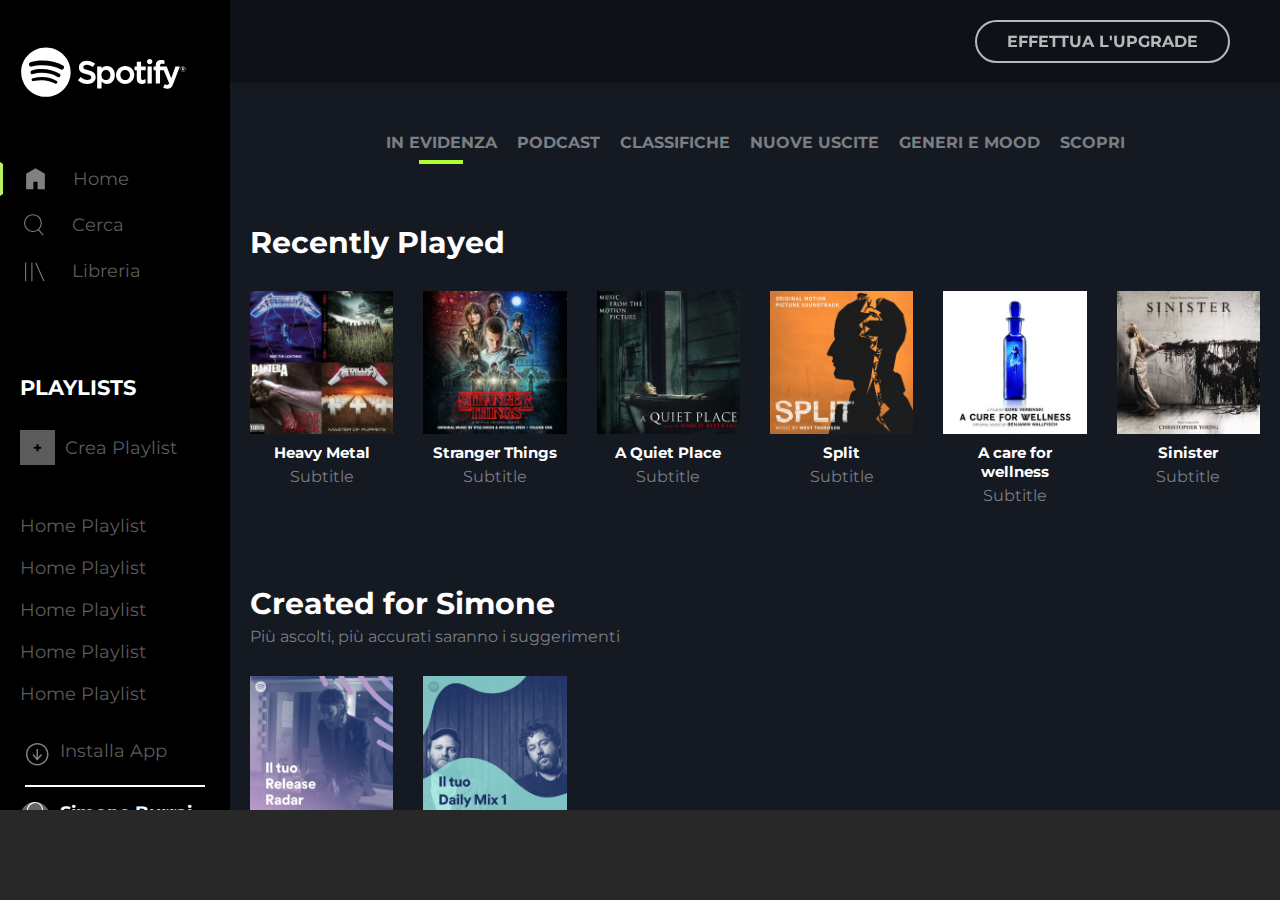
==== commit b426c44f: "fix: error folders day 2 day3, footer cover image :hover completed" ====
--- a/day2/index.html
+++ b/day2/index.html
@@ -252,55 +252,7 @@
     
     <footer>
         <div class="footer-bar">
-            <!-- Left section - Song info  -->
-            <div class="song-section">
-                <div class="song">
-                    <a class="image" href=""><img src="../img/split.jpeg" alt="Split song"></a>
-                    <div class="song-info">
-                        <a id="artist-name" href="">West Thordson</a>
-                        <a id="song-name" href="">Split</a>
-                    </div>
-                </div>
-                <div class="like">
-                    <a href=""><i class="fa-regular fa-heart"></i></a>
-                    <a href=""><i class="fa-regular fa-folder"></i> </a>
-                </div>
-            </div>
-
-            <!-- Midlle section - Reproduce  -->
-            <div class="reproduce-section">
-                <!-- Commands  -->
-                <div class="commands">
-                    <div class="command-left">
-                        <a href=""><i class="fa-solid fa-shuffle"></i></a>
-                        <a href=""><i class="fa-solid fa-backward-step"></i></a>
-                    </div>
-                    <div class="play-btn"><i class="fa-solid fa-play"></i></div>
-                    <div class="command-right">
-                        <a href=""><i class="fa-solid fa-forward-step"></i></a>
-                        <a href=""><i class="fa-solid fa-rotate-right"></i></a>
-                    </div>
-                </div>
-                <!-- Time bar  -->
-                <div class="time-bar">
-                    <div class="time">0.25</div>
-                    <div class="bar">
-                        <div class="inside-bar"></div>
-                    </div>
-                    <div class="time">4.35</div>
-                </div>
-            </div>
-
-            <!-- Right section - Volume  -->
-            <div class="volume-section">
-            <div class="icons">
-                <a href=""><i class="fa-solid fa-list"></i></a>
-                <a href=""><i class="fa-solid fa-desktop"></i></a>
-                <a href=""><i class="fa-solid fa-volume-high"></i></a>
-            </div>
-            <div class="volume-bar">
-                <div class="bar" href=""><a class="inside-bar" href=""></a></div>
-            </div>
+
         </div>
     </footer>
 </body>
--- a/day2/css/style.css
+++ b/day2/css/style.css
@@ -352,156 +352,3 @@
     width: 100%;
 }
 
-.footer-bar {
-    height: 100%;
-    display: flex;
-    justify-content: space-between;
-    color: white;
-    align-items: center;
-    padding: 15px;
-    gap: 20px;
-}
-
-/* Song section  */
-
-.footer-bar .song-section {
-    width: 170px;
-    flex-shrink: 0;
-    display: flex;
-    align-items: center;
-    justify-content: space-between;
-}
-
-/* Song  */
-.footer-bar .song-section .song {
-    display: flex;
-    gap: 10px;
-
-}
-
-.footer-bar .song-section .song-info a {
-    display: block;
-}
-
-.footer-bar .song-section .song-info #artist-name {
-    font-weight: bold;
-    font-size: 15px;
-}
-
-.footer-bar .song-section .song-info #song-name {
-    color: #878787 ;
-    font-weight: bold;
-    font-size: 13px;
-}
-
-.footer-bar .song-section .song .image {
-    align-content: center;
-}
-
-.footer-bar .song-section .song img {
-    width: 50px;
-}
-
-/* Likes  */
-.footer-bar .song-section .like {
-    margin-right: 0;
-}
-
-.footer-bar .song-section .like a {
-    display: block;
-}
-
-
-/* Reproduce section  */
-
-.reproduce-section {
-    display: flex;
-    flex-direction: column;
-    align-items: center;
-    justify-content: center;
-    gap: 10px;
-    width: 40%;
-    flex-shrink: 1;
-}
-
-/* Commands  */
-
-.reproduce-section .commands {
-    display: flex;
-    justify-content: center;
-    align-items: center;
-    gap: 30px;
-}
-.reproduce-section .commands .command-left {
-    display: flex;
-    gap: 20px;
-}
-
-.reproduce-section .commands .command-right {
-    display: flex;
-    gap: 20px;
-}
-.reproduce-section .commands .play-btn {
-    height: 30px;
-    width: 30px;
-    display: flex;
-    justify-content: center;
-    align-items: center;
-    border: 3px solid white;
-    border-radius: 50%;
-}
-
-.reproduce-section .commands .play-btn .fa-play {
-    margin-left: 3px;
-}
-
-/* Time bar  */
-.reproduce-section .time-bar {
-    width: 100%;
-    display: flex;
-    justify-content: center;
-    gap: 10px;
-}
-
-.reproduce-section .time-bar .time {
-    font-size: 13px;
-    font-weight: bold;
-}
-
-
-/* Volume Section  */
-
-.volume-section {
-    width: 170px;
-    flex-shrink: 0;
-    display: flex;
-    gap: 8px;
-}
-
-/* icons  */
-
-.volume-section .icons {
-    display: flex;
-    gap: 8px;
-}
-/* volume bar  */
-.volume-section .volume-bar {
-    width: 60%;
-    display: flex;
-}
-
- .bar {
-    height: 4px;
-    width: 100%;
-    background-color: #5a5a5a;
-    border-radius: 8px;
-    align-self: center;
-}
-
-.inside-bar{
-    display: block;
-    width: 30%;
-    height: 4px;
-    background-color: #c1c1c1;
-    border-radius: 8px;
-}